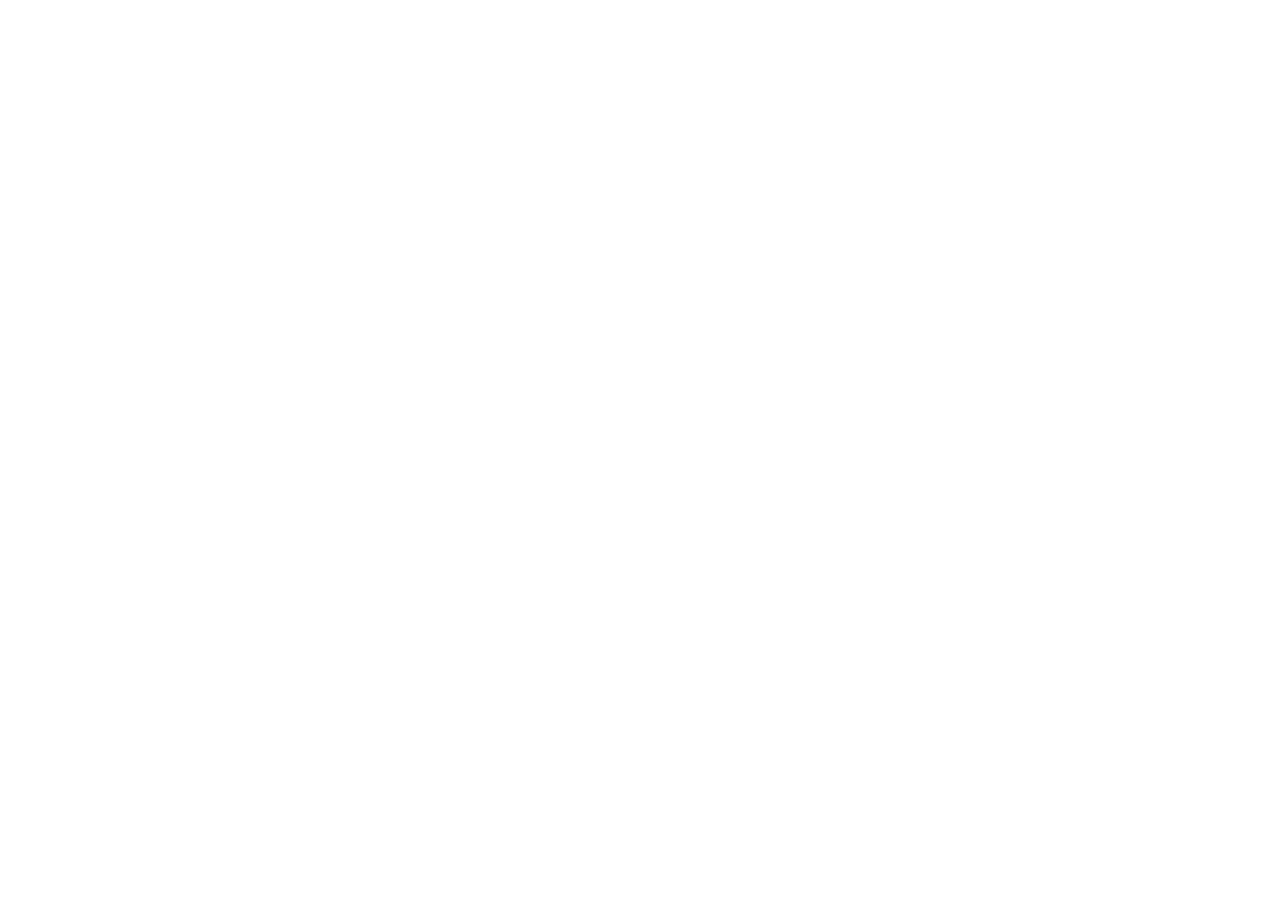
==== index.html @ 0c434520 "first practice project" ====
<!DOCTYPE html>
<html lang="en">
<head>
	<meta charset="UTF-8">
	<meta http-equiv="X-UA-Compatible" content="IE=edge">
	<meta name="viewport" content="width=device-width, initial-scale=1.0">
	<title>Document</title>
</head>
<body>
	
</body>
</html>
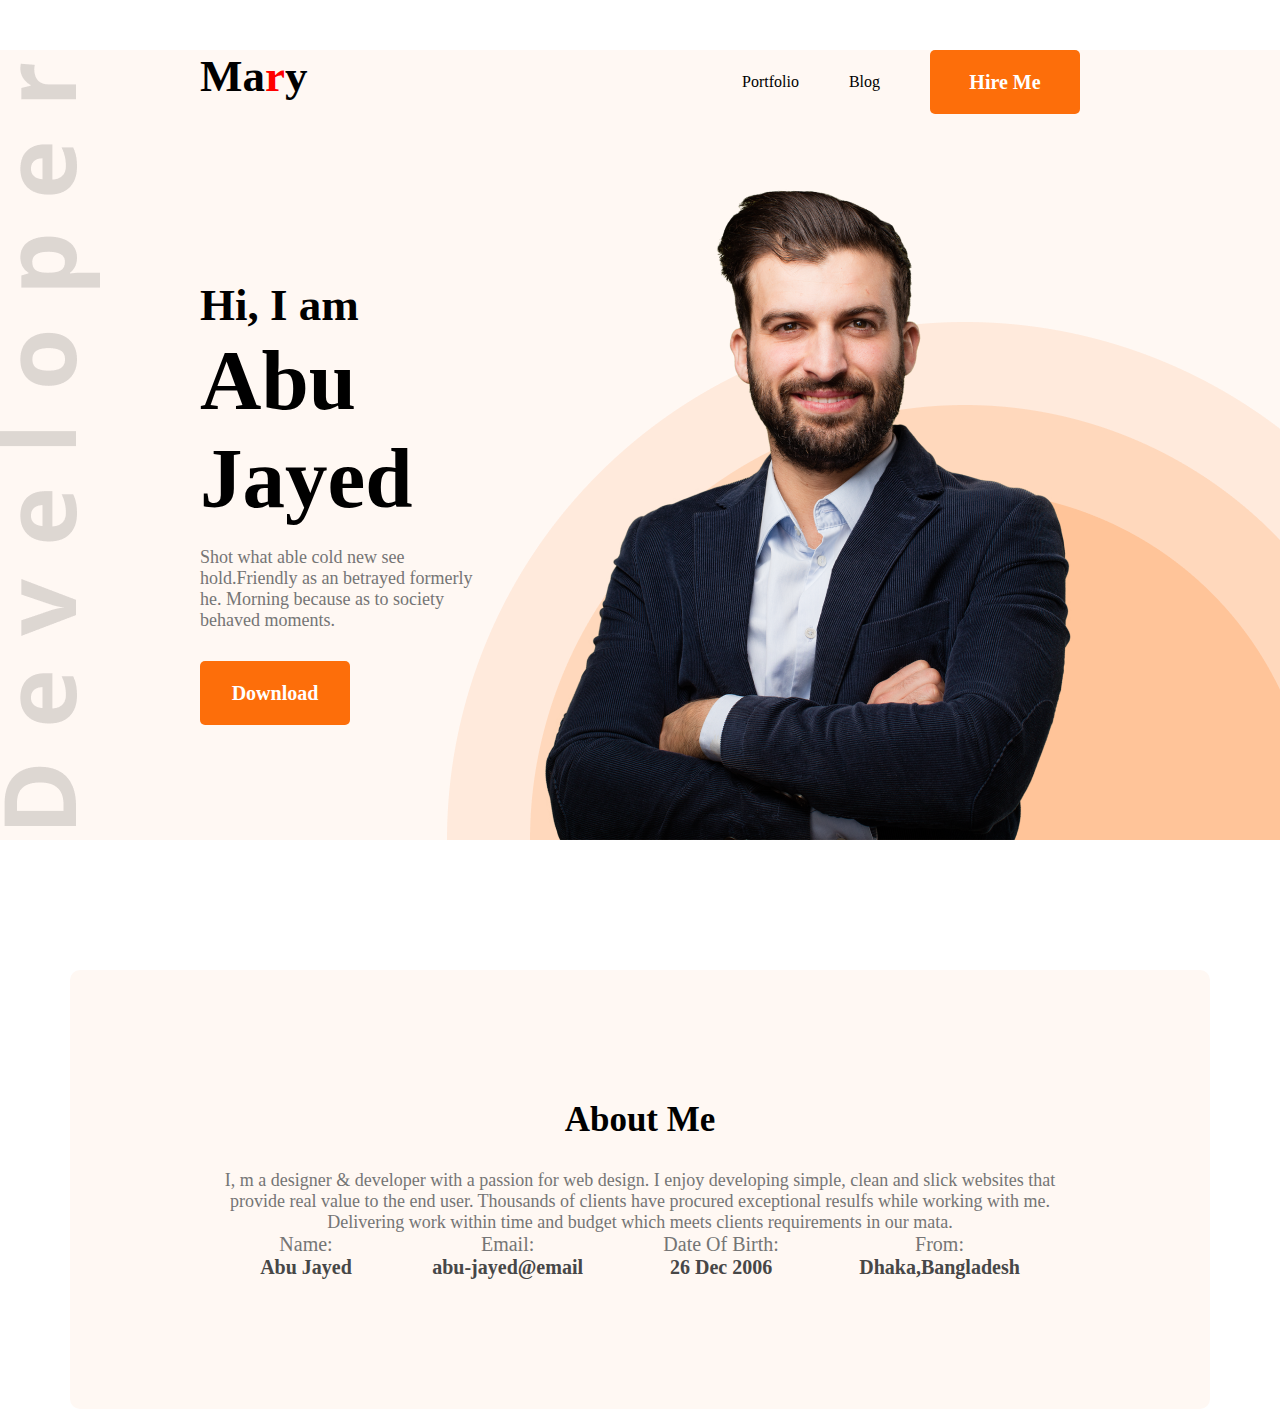
==== commit 9daadb61: "hello shit" ====
--- a/index.html
+++ b/index.html
@@ -4,9 +4,62 @@
 	<meta charset="UTF-8">
 	<meta http-equiv="X-UA-Compatible" content="IE=edge">
 	<meta name="viewport" content="width=device-width, initial-scale=1.0">
-	<title>Document</title>
+	<title>Abu Jayed portfolio</title>
+	<link rel="preconnect" href="https://fonts.googleapis.com"><link rel="preconnect" href="https://fonts.gstatic.com" crossorigin><link href="https://fonts.googleapis.com/css2?family=Open+Sans&display=swap" rel="stylesheet">
+	<link rel="stylesheet" href="style/style.css">
 </head>
 <body>
+	<header class="header">
+		<nav>
+			<h2 class="demo">Ma<span class="rc">r</span>y</h2>
+			<ul>
+				<li>Portfolio</li>
+				<li>Blog</li>
+				<li><button class="btnc">Hire Me</button></li>
+			</ul>
+		</nav>
+		<!-- header banner -->
+		<div class="banner">
+			<div>
+				<h3 class="bnr-intro">Hi, I am</h3>
+				<h1 class="bnr-for">Abu Jayed</h1>
+				<p class="bt">Shot what able cold new see hold.Friendly as an betrayed formerly he. Morning because as to society behaved moments.</p>
+				<button class="btnc">Download</button>
+			</div>
+			<img src="images/hardy.png" alt="" >
+		</div>
+	</header>
 	
+	<main>
+		<section class="about">
+			<h3 class="section-title">About Me</h3>
+			<p class="section-des">
+				I, m a designer & developer with a passion for web design. I enjoy developing simple, clean and slick websites that provide real value to the end user. Thousands of clients have procured exceptional resulfs while working with me. Delivering work within time and budget which meets clients requirements in our mata.
+			</p>
+			<div class="about-info-container">
+				<div class="about-info">
+				<p class="info-title">Name:</p>
+				<p class="info-des">Abu Jayed</p>
+				</div>
+				<div class="about-info">
+					<p class="info-title">Email:</p>
+					<p class="info-des">abu-jayed@email</p>
+				</div>
+				<div class="about-info">
+					<p class="info-title">Date Of Birth:</p>
+					<p class="info-des">26 Dec 2006</p>
+				</div>
+				<div class="about-info">
+					<p class="info-title">From:</p>
+					<p class="info-des">Dhaka,Bangladesh</p>
+				</div>
+			</div>
+		</section>
+	</main>
+
+	<footer>
+
+	</footer>
+
 </body>
 </html>--- a/style/style.css
+++ b/style/style.css
@@ -0,0 +1,115 @@
+*{
+	margin:0;
+	font-family: Open-Sens;
+}
+
+header{
+	background: #FFF8F3;
+	background-image: url('../images/header_bg.png'),url('../images/developer.png');
+	background-repeat: no-repeat;
+	background-position: bottom right,left;
+}
+
+/* header and navigation style */
+nav{
+	display:flex;
+	justify-content: space-between;
+	margin: 50px 200px;
+	}
+
+nav ul li{
+	list-style: none;
+	margin-left: 50px;
+}
+
+nav ul{
+	display: flex;
+	align-items: center;
+}
+
+.rc{
+	color: red;
+}
+
+.demo{
+	font-weight: 800;
+	font-size: 45px;
+}
+
+.btnc{
+	width: 150px;
+	height: 64px;
+	border-radius: 5px;
+	background: #FD6E0A;
+	color: white;
+	font-size: 20px;
+	font-weight: 550;
+	border: 0;
+}
+
+.banner{
+	display: flex;
+	align-items: center;
+	margin: 0 200px;
+}
+
+
+.bnr-intro{
+	font-weight: 600;
+	font-size: 45px;
+}
+
+.bnr-for{
+	font-weight: 700;
+	font-size: 85px;
+	margin-bottom: 20px;
+}
+
+.bt{
+	color: #757575;
+	font-size: 18px;
+	margin-bottom: 30px;
+}
+
+/* main */
+main{
+	max-width: 1140px;
+	margin: 0 auto;
+}
+
+/* about section style */
+.about{
+	text-align: center;
+	margin-top: 130px;
+	background: #FFF8F3;
+	border-radius: 10px;
+	padding: 130px 150px;
+}
+
+.section-title{
+	margin-bottom: 30px;
+	font-weight: 700;
+	font-size: 35px;
+
+}
+
+.section-des{
+	color: #757575;
+	font-size: 18px;
+}
+
+.about-info-container{
+	display: flex;
+	justify-content: space-around;
+}
+
+.info-title{
+	font-size: 20px;
+	color: #757575;
+}
+
+.info-des{
+	font-weight: 700;
+	font-size: 20px;
+	color: #474747;
+}
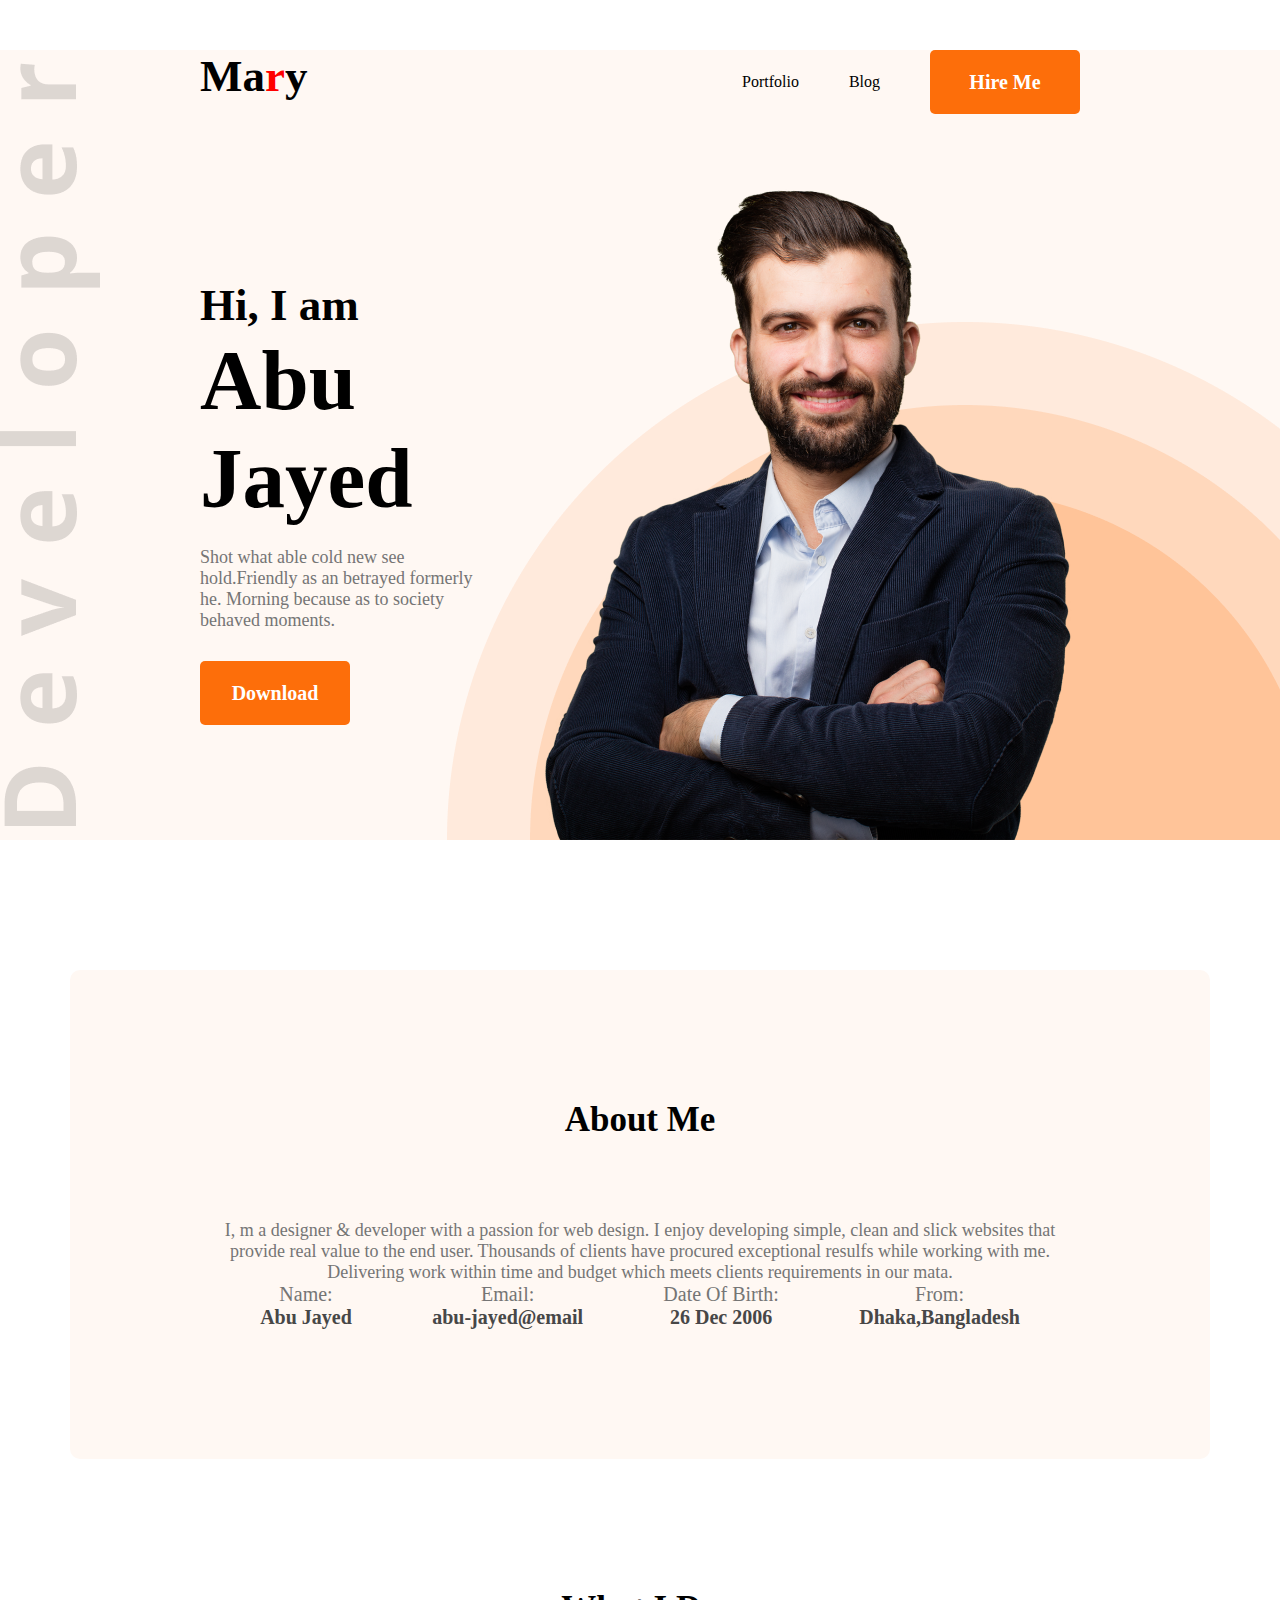
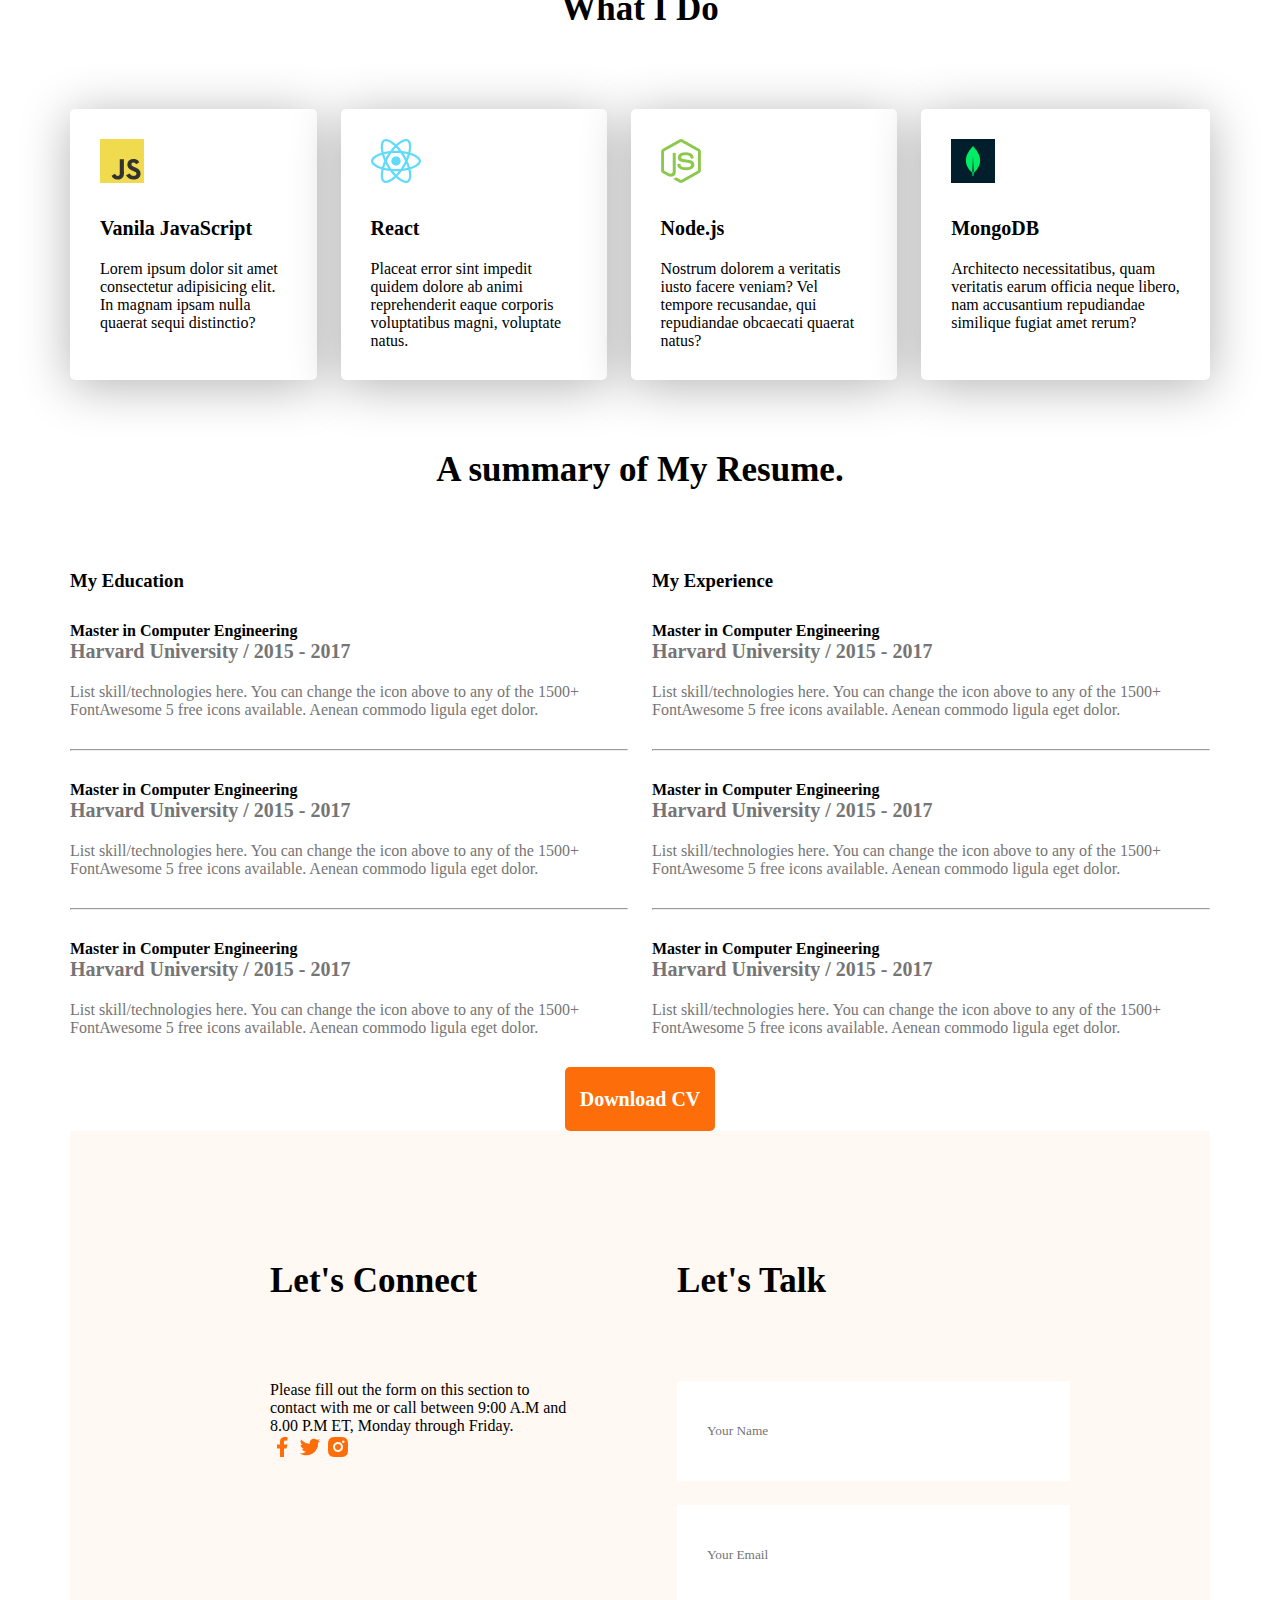
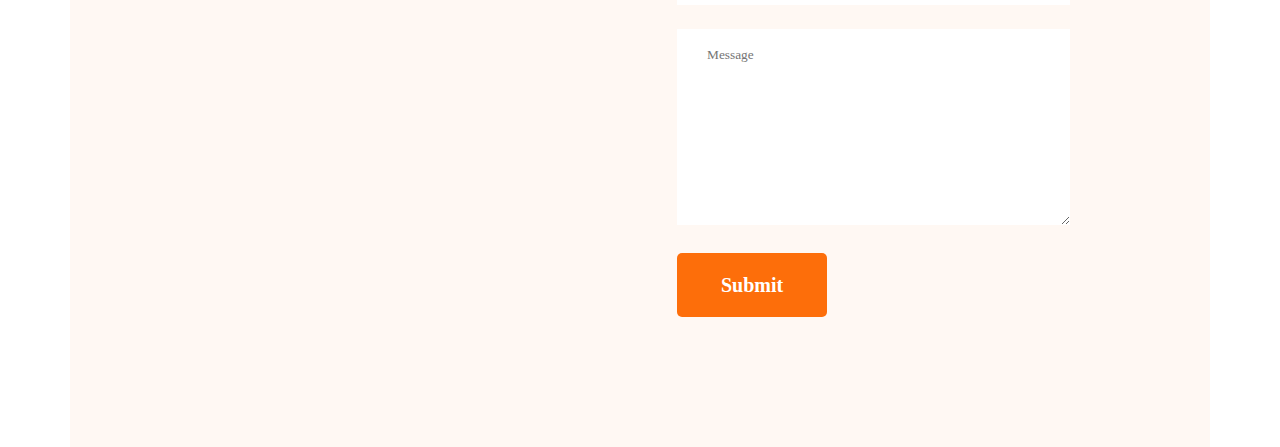
==== commit 3cd4250f: "Final change done" ====
--- a/index.html
+++ b/index.html
@@ -55,11 +55,126 @@
 				</div>
 			</div>
 		</section>
+		<section class="what-i-do">
+			<h3 class="section-title">What I Do</h3>
+			<!-- .skills-container>.skill*4>img+p.skill-title+p.skill-des>lorem15 -->
+			<div class="skills-container">
+				<div class="skill">
+					<img src="images/icons/js.png" alt="">
+					<p class="skill-title">Vanila JavaScript</p>
+					<p class="skill-des">Lorem ipsum dolor sit amet consectetur adipisicing elit. In magnam ipsam nulla quaerat sequi distinctio?</p>
+				</div>
+				<div class="skill">
+					<img src="images/icons/react.png" alt="">
+					<p class="skill-title">React</p>
+					<p class="skill-des">Placeat error sint impedit quidem dolore ab animi reprehenderit eaque corporis voluptatibus magni, voluptate natus.</p>
+				</div>
+				<div class="skill">
+					<img src="images/icons/nodejs.png" alt="">
+					<p class="skill-title">Node.js</p>
+					<p class="skill-des">Nostrum dolorem a veritatis iusto facere veniam? Vel tempore recusandae, qui repudiandae obcaecati quaerat natus?</p>
+				</div>
+				<div class="skill">
+					<img src="images/icons/mongo.png" alt="">
+					<p class="skill-title">MongoDB</p>
+					<p class="skill-des">Architecto necessitatibus, quam veritatis earum officia neque libero, nam accusantium repudiandae similique fugiat amet rerum?</p>
+				</div>
+			</div>
+		</section>
+		<!-- resume contant -->
+		<section class="resume">
+			<h3 class="section-title">A summary of My Resume.</h3>
+			<div class="resume-content">
+				<div>
+					<h3 class="resume-title">My Education</h3>
+					<div class="resume-item">
+						<h4>Master in Computer Engineering</h4>
+						<h5 class="sub-title">Harvard University / 2015 - 2017</h5>
+						<p class="description">List skill/technologies here. You can change the icon above 
+							to any of the 1500+ FontAwesome 5 free icons available. Aenean commodo ligula eget dolor.
+						</p>
+					</div>
+					<hr>
+					<div class="resume-item">
+						<h4>Master in Computer Engineering</h4>
+						<h5 class="sub-title">Harvard University / 2015 - 2017</h5>
+						<p class="description">List skill/technologies here. You can change the icon above 
+							to any of the 1500+ FontAwesome 5 free icons available. Aenean commodo ligula eget dolor.
+						</p>
+					</div>
+					<hr>
+					<div class="resume-item">
+						<h4>Master in Computer Engineering</h4>
+						<h5 class="sub-title">Harvard University / 2015 - 2017</h5>
+						<p class="description">List skill/technologies here. You can change the icon above 
+							to any of the 1500+ FontAwesome 5 free icons available. Aenean commodo ligula eget dolor.
+						</p>
+					</div>
+				</div>
+				<div>
+					<h3 class="resume-title">My Experience</h3>
+					<div class="resume-item">
+						<h4>Master in Computer Engineering</h4>
+						<h5 class="sub-title">Harvard University / 2015 - 2017</h5>
+						<p class="description">List skill/technologies here. You can change the icon above 
+							to any of the 1500+ FontAwesome 5 free icons available. Aenean commodo ligula eget dolor.
+						</p>
+					</div>
+					<hr><div class="resume-item">
+						<h4>Master in Computer Engineering</h4>
+						<h5 class="sub-title">Harvard University / 2015 - 2017</h5>
+						<p class="description">List skill/technologies here. You can change the icon above 
+							to any of the 1500+ FontAwesome 5 free icons available. Aenean commodo ligula eget dolor.
+						</p>
+					</div>
+					<hr><div class="resume-item">
+						<h4>Master in Computer Engineering</h4>
+						<h5 class="sub-title">Harvard University / 2015 - 2017</h5>
+						<p class="description">List skill/technologies here. You can change the icon above 
+							to any of the 1500+ FontAwesome 5 free icons available. Aenean commodo ligula eget dolor.
+						</p>
+					</div>
+				</div>
+			</div>
+			<div class="resume-btn">
+				<button class="btnc">
+					Download CV
+				</button>
+			</div>
+		</section>
+		<!-- contact section -->
+		<section class="contact">
+			<div>
+				<h3 class="section-title">Let's Connect</h3>
+				<p class="contact-des">
+					Please fill out the form on this section to contact with me or call between 9:00 A.M and 8.00 P.M ET, Monday through Friday.
+				</p>
+				<a href="">
+					<img src="images/icons/facebook.png" alt="">
+				</a>
+				<a href="">
+					<img src="images/icons/twitter.png" alt="">
+				</a>
+				<a href="">
+					<img src="images/icons/insta.png" alt="">
+				</a>
+			</div>
+
+			<div>
+				<h3 class="section-title">Let's Talk</h3>
+				<form action="">
+					<input type="text" placeholder="Your Name">
+					<input type="email" name="" id="" placeholder="Your Email">
+					<textarea name="" id="" cols="30" rows="10" placeholder="Message"></textarea>
+					<input class="btnc" type="submit" value="Submit">
+				</form>
+			</div>
+		</section>
 	</main>
 
 	<footer>
 
-	</footer>
+	</footer>	
 
 </body>
 </html>--- a/style/style.css
+++ b/style/style.css
@@ -87,29 +87,120 @@
 }
 
 .section-title{
+	margin-bottom: 80px;
+	font-weight: 700;
+	font-size: 35px;
+	text-align: center;
+	
+}
+
+.section-des{
+	color: #757575;
+	font-size: 18px;
+}
+
+.about-info-container{
+	display: flex;
+	justify-content: space-around;
+}
+
+.info-title{
+	font-size: 20px;
+	color: #757575;
+}
+
+.info-des{
+	font-weight: 700;
+	font-size: 20px;
+	color: #474747;
+}
+
+/* what i do */
+.what-i-do{
+	margin-top: 130px;
+}
+
+.skills-container{
+	display: flex;
+	gap:24px;
+}
+
+.skill{
+	background: white;
+	box-shadow: 0 6px 50px rgba(0, 0, 0, 0.3);
+	border-radius: 5px;
+	padding: 30px;
+	margin-bottom: 70px;
+}
+
+.skill-title{
+	font-weight: 700;
+	font-size: 20px;
+	margin-top: 30px;
+	margin-bottom: 20px;
+
+}
+
+.skill-des{
+	columns: #757575;
+}
+
+.resume-content{
+	display: flex;
+	gap: 24px;
+}
+
+.resume-item{
+	margin-top: 30px;
 	margin-bottom: 30px;
-	font-weight: 700;
-	font-size: 35px;
-
-}
-
-.section-des{
-	color: #757575;
-	font-size: 18px;
-}
-
-.about-info-container{
-	display: flex;
-	justify-content: space-around;
-}
-
-.info-title{
-	font-size: 20px;
-	color: #757575;
-}
-
-.info-des{
-	font-weight: 700;
-	font-size: 20px;
+}
+
+.resume .title{
+	font-weight: 700;
+	font-size: 25px;
 	color: #474747;
-}
+	margin-bottom: 10px;
+}
+
+.resume .sub-title{
+	color: #757575;
+	font-size: 20px;
+	font-weight: 600;
+	margin-bottom: 20px;
+}
+
+.resume .description{
+	color: #757575;
+}
+
+.resume-btn{
+	text-align: center;
+}
+
+/* contact style */
+
+.contact{
+	display: flex;
+	gap: 110px;
+	background-color: #FFF8F3;
+	padding: 130px 200px;
+}
+
+.contact .section-title{
+	text-align: left;
+}
+
+.contact input[type="text"],input[type="email"], textarea{
+	margin-bottom: 24px;
+	border: 0;
+	width: 100%;
+	padding: 18px 30px;
+}
+
+input{
+	height: 64px;
+}
+
+.contact a{
+	text-decoration: none;
+}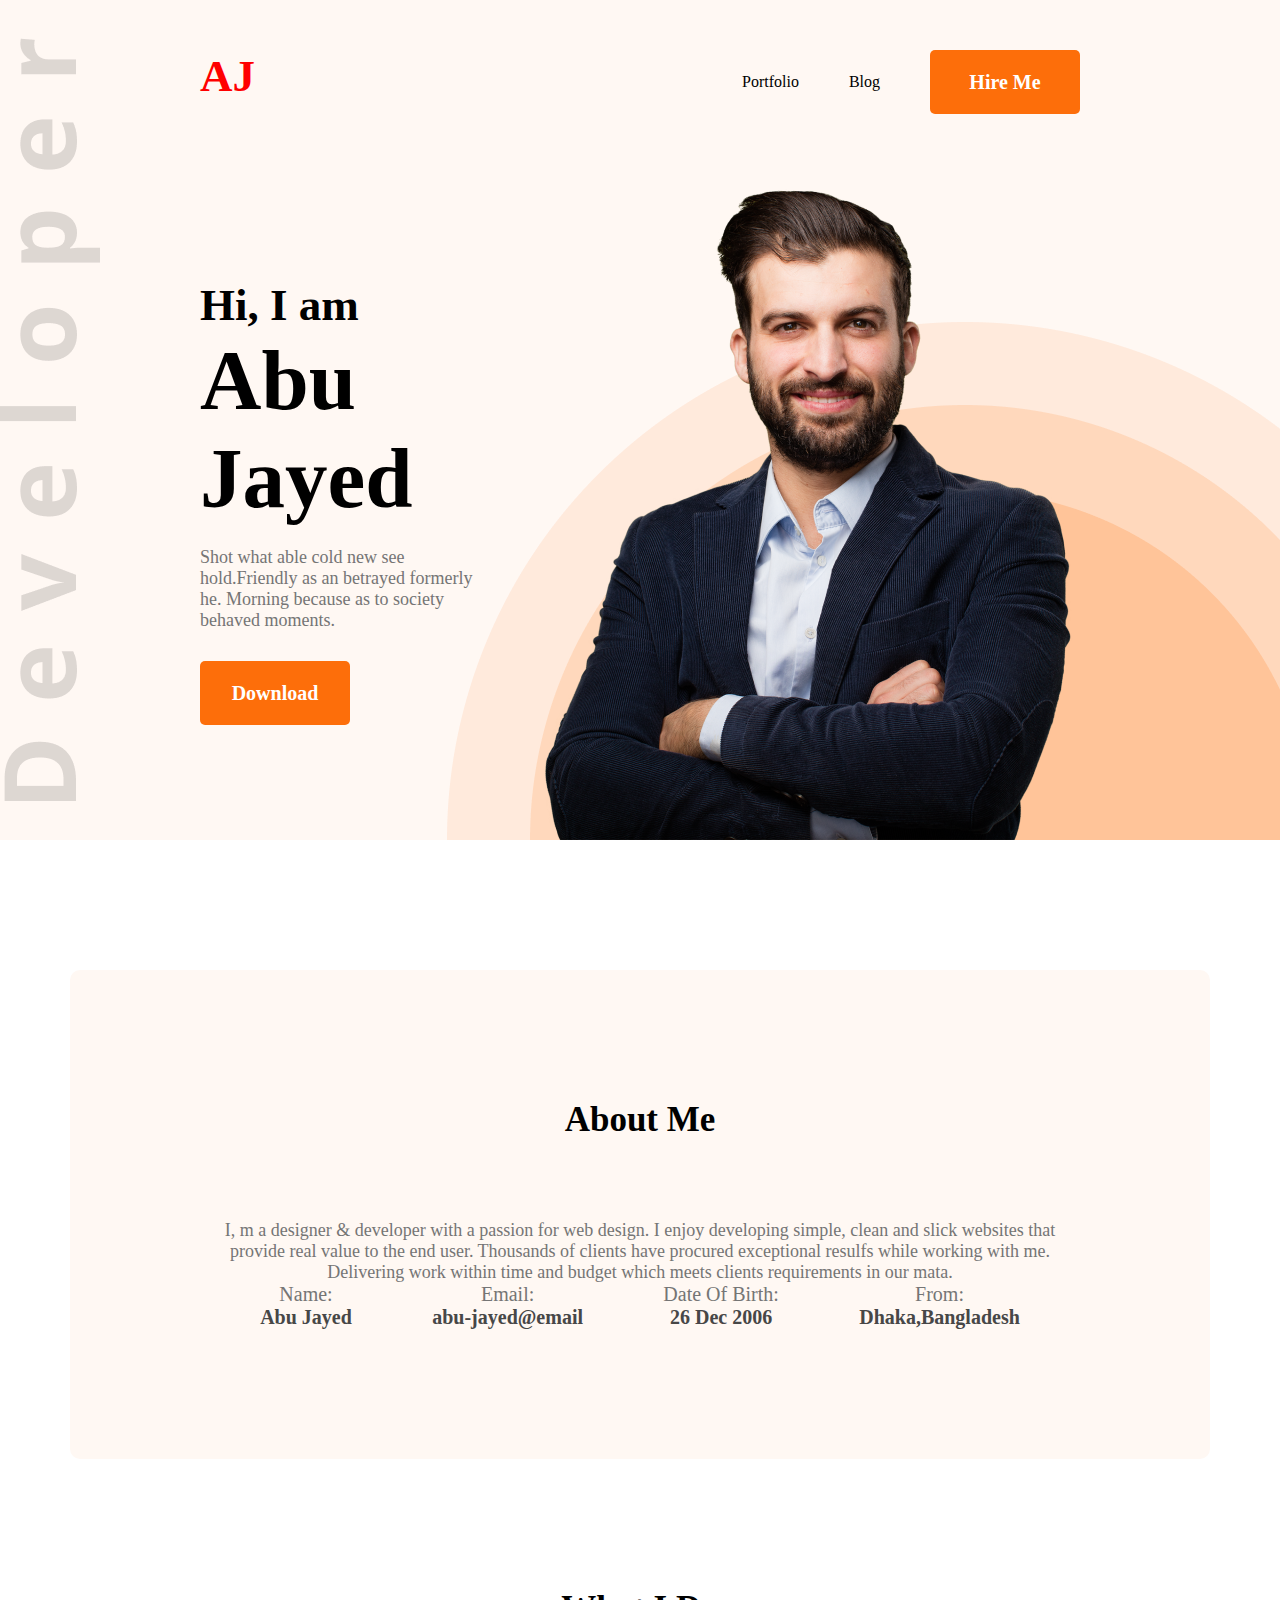
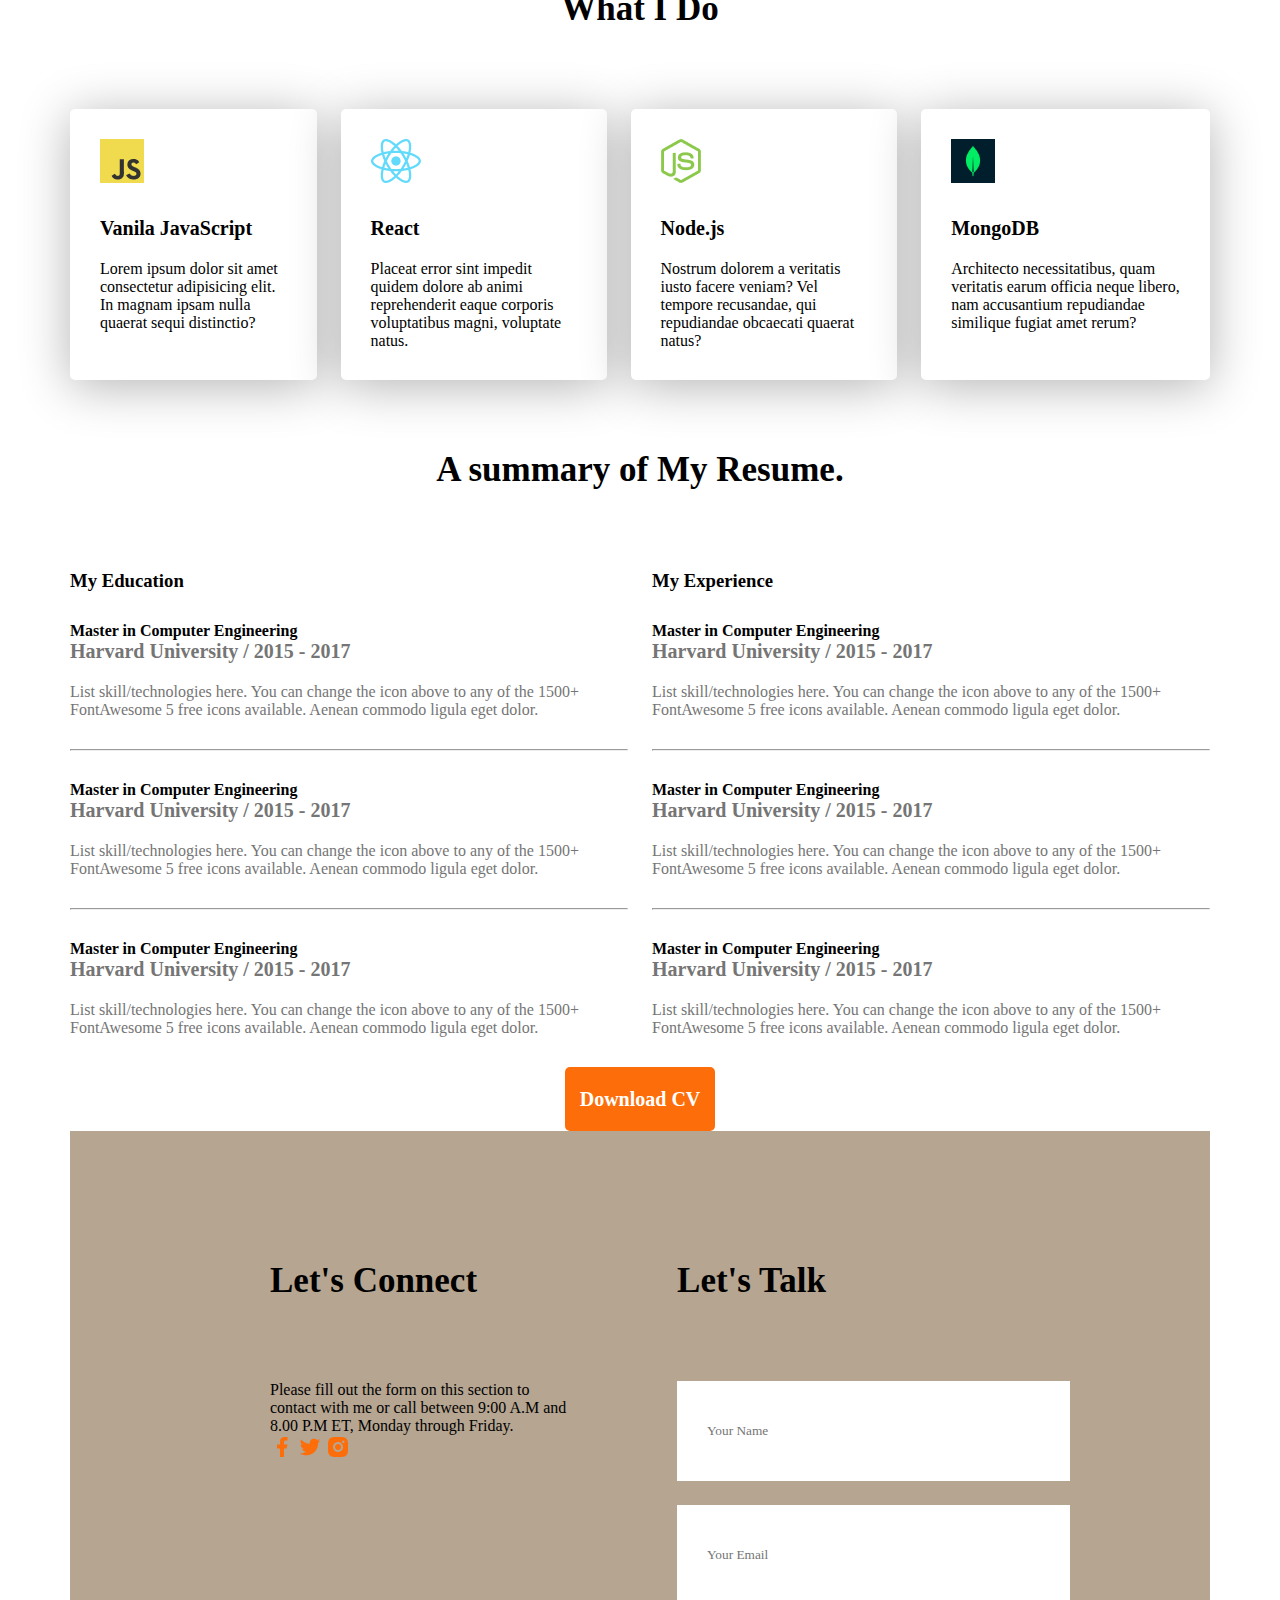
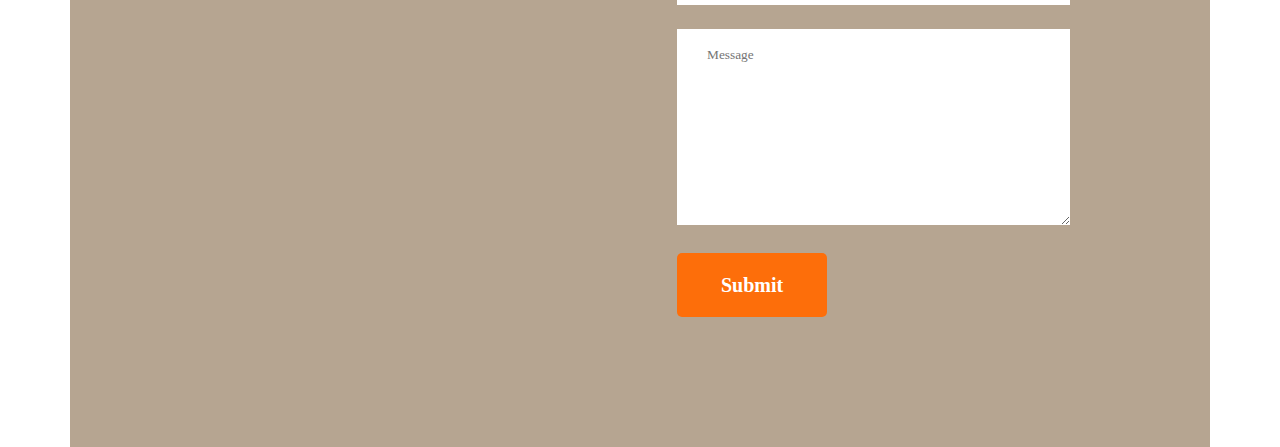
==== commit 5b29c09d: "fixed" ====
--- a/index.html
+++ b/index.html
@@ -4,14 +4,14 @@
 	<meta charset="UTF-8">
 	<meta http-equiv="X-UA-Compatible" content="IE=edge">
 	<meta name="viewport" content="width=device-width, initial-scale=1.0">
-	<title>Abu Jayed portfolio</title>
+	<title>Abu Jayed practice portfolio</title>
 	<link rel="preconnect" href="https://fonts.googleapis.com"><link rel="preconnect" href="https://fonts.gstatic.com" crossorigin><link href="https://fonts.googleapis.com/css2?family=Open+Sans&display=swap" rel="stylesheet">
 	<link rel="stylesheet" href="style/style.css">
 </head>
 <body>
 	<header class="header">
 		<nav>
-			<h2 class="demo">Ma<span class="rc">r</span>y</h2>
+			<h2 class="demo"><span class="rc">AJ</span></h2>
 			<ul>
 				<li>Portfolio</li>
 				<li>Blog</li>
--- a/style/style.css
+++ b/style/style.css
@@ -14,7 +14,7 @@
 nav{
 	display:flex;
 	justify-content: space-between;
-	margin: 50px 200px;
+	padding: 50px 200px;
 	}
 
 nav ul li{
@@ -182,7 +182,7 @@
 .contact{
 	display: flex;
 	gap: 110px;
-	background-color: #FFF8F3;
+	background-color: #b6a591;
 	padding: 130px 200px;
 }
 
